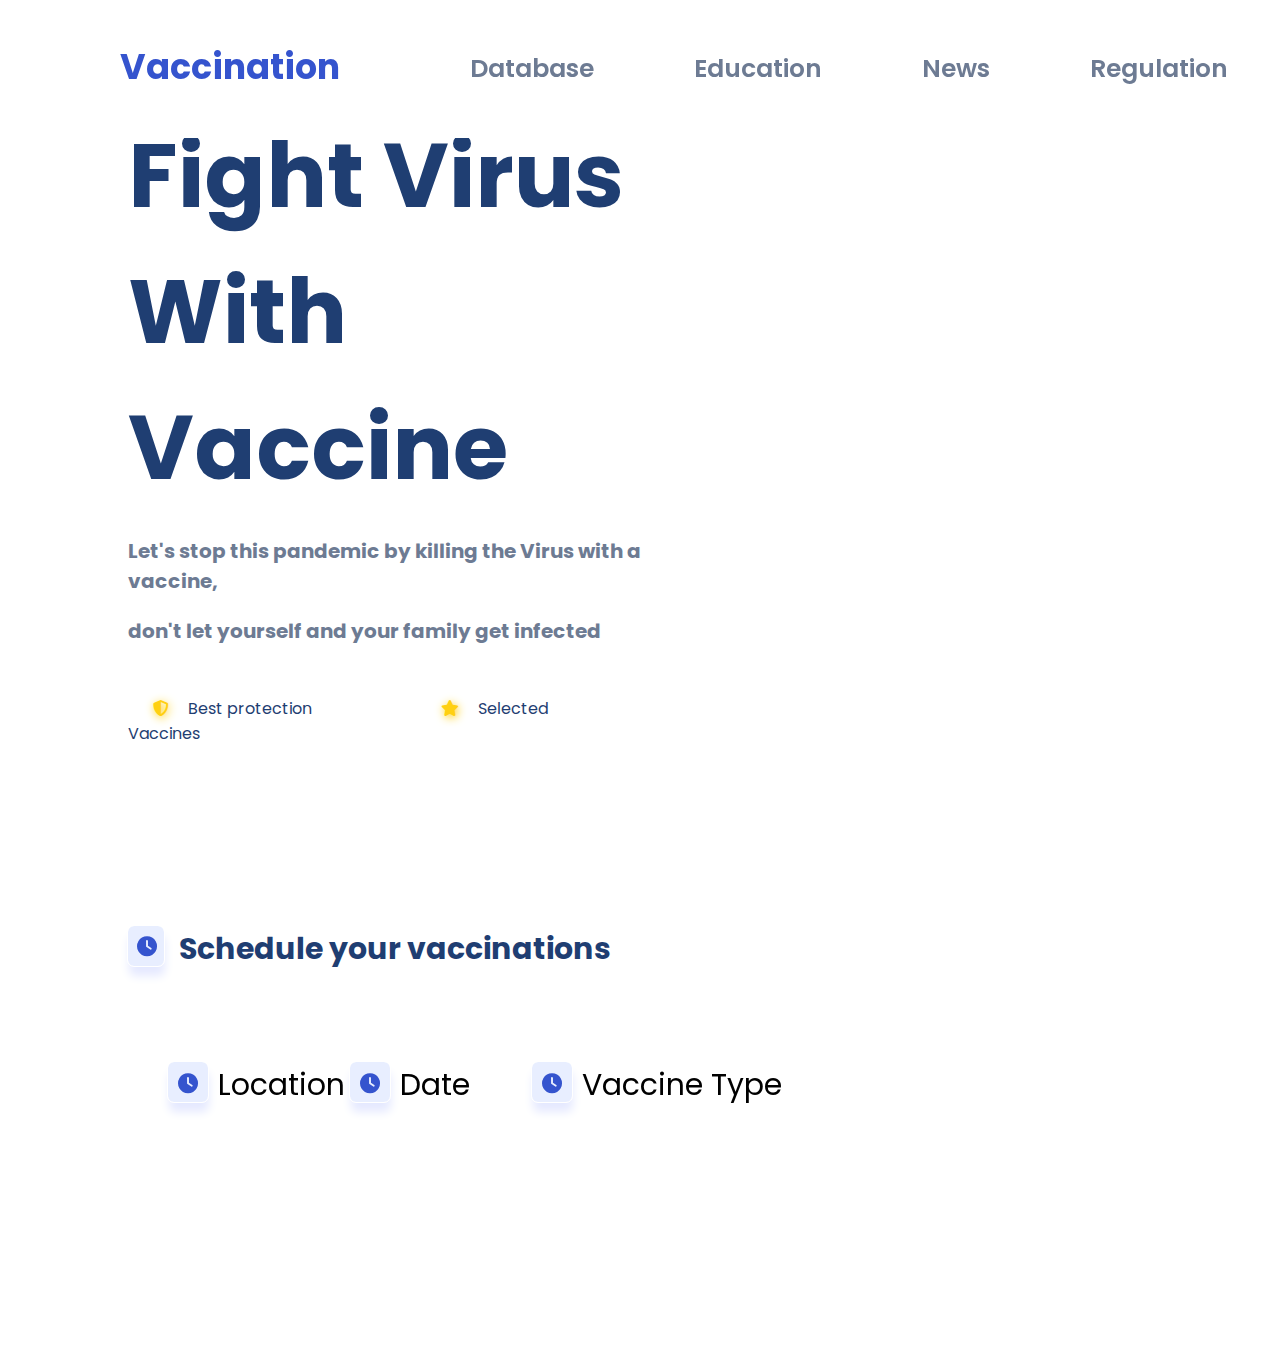
==== Tercera_Semana/index.html @ d087d0cf "Update: Se suben avances de las prácticas de css. Se realiza la primera sección" ====
<!DOCTYPE html>
<html lang="es">
<head>
    <meta charset="UTF-8">
    <meta http-equiv="X-UA-Compatible" content="IE=edge">
    <meta name="viewport" content="width=device-width, initial-scale=1.0">
    <link rel="stylesheet" href="https://cdnjs.cloudflare.com/ajax/libs/font-awesome/6.0.0/css/all.min.css" integrity="sha512-9usAa10IRO0HhonpyAIVpjrylPvoDwiPUiKdWk5t3PyolY1cOd4DSE0Ga+ri4AuTroPR5aQvXU9xC6qOPnzFeg==" crossorigin="anonymous" referrerpolicy="no-referrer" />
    <link rel="stylesheet" href="css/styles.css?2">
    <title>Document</title>
</head>
<body>
    <header class="encabezado">
        <nav class="navegacion">
            <label class="titulo-marca">Vaccination</label>
            <ul class="lista-navegacion">
                <li class="nav-item">Database</li>
                <li class="nav-item">Education</li>
                <li class="nav-item">News</li>
                <li class="nav-item">Regulation</li>
                <li class="nav-item">HoaxBuster</li>
            </ul>
        </nav>
    </header>
        <section class="seccion-1">
            <div class="contenedor-1-info">
                <label>Fight Virus</label>
                <label>With Vaccine</label>
                <p>Let's stop this pandemic by killing the Virus
                    with a vaccine, 
                </p>
                <p>don't let yourself and your family
                    get infected
                </p>
                <div class="opciones">
                    <i class="fa-solid fa-shield"></i>
                    <label> Best protection</label>
                    <i class="fa-solid fa-star"></i>
                    <label> Selected Vaccines</label>
                </div>
                <div class="contenedor-leyenda">
                    <div class="leyenda-schedule">
                        <div class="icono">
                            <i class="fa-solid fa-clock icono-formato"></i>
                        </div>
                        <label class="schedule">Schedule your vaccinations</label>
                    </div>
                </div>
                <div class="contenedor-fechas">
                    <div class="flex-titulos-fechas">
                        <ul class="lista-fechas">
                            <li>
                                <div class="icono">
                                    <i class="fa-solid fa-clock icono-formato"></i>
                                </div>
                                <label>Location</label>
                            </li>
                            <li>
                                <div class="icono">
                                    <i class="fa-solid fa-clock icono-formato"></i>
                                </div>
                                <label>Date</label>
                            </li>
                            <li>
                                <div class="icono">
                                    <i class="fa-solid fa-clock icono-formato"></i>
                                </div>
                                <label>Vaccine Type</label>
                            </li>
                        </ul>
                    </div>
                    <div class="flex-ejemplo-fecha">
                        <li></li>
                        <li></li>
                        <li></li>
                    </div>
                </div>
            </div>
            <div class="contenedor-1-img">
                <img src="./assets/enfermera1.jpg" alt="">
            </div>
        </section>
    
    
</body>
</html>
---- Tercera_Semana/css/styles.css ----
@import url('https://fonts.googleapis.com/css2?family=Roboto&display=swap');
@import url('https://fonts.googleapis.com/css2?family=Poppins&display=swap');
:root{
    --background-color: #ffffff;
    --Titulos-Grandes: #1f3e72;
    --Texto--Titulo-Info: #6d7b93;
    --Marca-NavBotones: #3554ce;
    --Unhover-Botones: #f1f5ff;
    --Footer: #eef3ff;
}

*{
    /*font-family: 'Roboto', sans-serif;*/
    font-family: 'Poppins', sans-serif;
    margin: 0;
    width: 100%;
}

/**
*   Inicia css de barra de navegación
*
*
**/
.encabezado{
    position: fixed;
    background: rgba(255, 255, 255, .9);
    backdrop-filter: blur(15px);
    height: auto;
    z-index: 1;
}

.navegacion{
    display: inline-flex;
}

.titulo-marca{
    margin-left: 80px;
    color: var(--Marca-NavBotones);
    font-size: 35px;
    font-weight: bolder;
    padding: 40px;
}

.lista-navegacion{
    display: flex;
    justify-content: space-between;
    margin-right: 100px;
    list-style-type: none;
}

.nav-item{
    color: var(--Texto--Titulo-Info);
    font-size: 25px;
    font-weight: 600;
    padding: 50px;
}


/**
*   Inicia css de seccion 1
*
*
**/

.seccion-1{
    display: flex;
    height: 150vh;
}

.contenedor-1-info{
    display: flex;
    flex-direction: column;
    justify-content: center;
    width: 45%;
    padding-left: 10%;
    height: 100vh;
}

.contenedor-1-info > label{
    font-size: 90px;
    font-weight: bolder;
    color: var(--Titulos-Grandes);
}

.contenedor-1-info  p{
    font-size: 20px;
    font-weight: bold;
    color: var(--Texto--Titulo-Info);
    margin-top: 20px;
}

.opciones {
    width: 100%;
    margin-top: 50px;
}

.opciones label{
    display: inline;
    margin-right: 100px;
    color: var(--Titulos-Grandes);
}

.opciones i{
    display: inline;
    margin-left: 10px;
    margin-right: 10px;
    padding:0 5px 0 15px;
    color: #ffd012;
    font-weight: bolder;
    text-shadow: 1px 2px 10px #ffd012;
}

.contenedor-1-img{
    display: flex;
    width: 50%;
    height: 100%;
}

.contenedor-1-img > img{
   object-fit: cover;
}

.contenedor-leyenda{
    position: relative;
    top: 20%;
}

.leyenda-schedule{
    display: flex;
    position: relative;
}

.schedule{
    margin-left: 15px;
    color: var(--Titulos-Grandes);
    font-size: 30px;
    font-weight: bolder;
}

.icono{
    background: rgba(229, 236, 255, .9);
    box-shadow: 1px 10px 10px #e5e9ff;
    outline: 1px solid var(--background-color);
    backdrop-filter: blur(15px);
    border-radius: 6px;
    width: 40px;
    height: 40px;
    color: var(--Titulos-Grandes);
    font-weight: bolder;
}

.icono > .icono-formato{
    color: var(--Marca-NavBotones);
    font-size: 20px;
    font-weight: bolder;
    margin-left: 25%;
    margin-top: 30%;
}

.contenedor-fechas{
    list-style-type: none;
    position: relative;
    top: 30%;
    background-color: #1f3e72;
}

.flex-titulos-fechas{
    position: absolute;
}

.lista-fechas{  
    display: flex;
}

.flex-titulos-fechas ul li {
    display: flex;
}

.flex-titulos-fechas ul li label {
    position: absolute;
    font-size: 30px;
    margin-left: 50px;
}
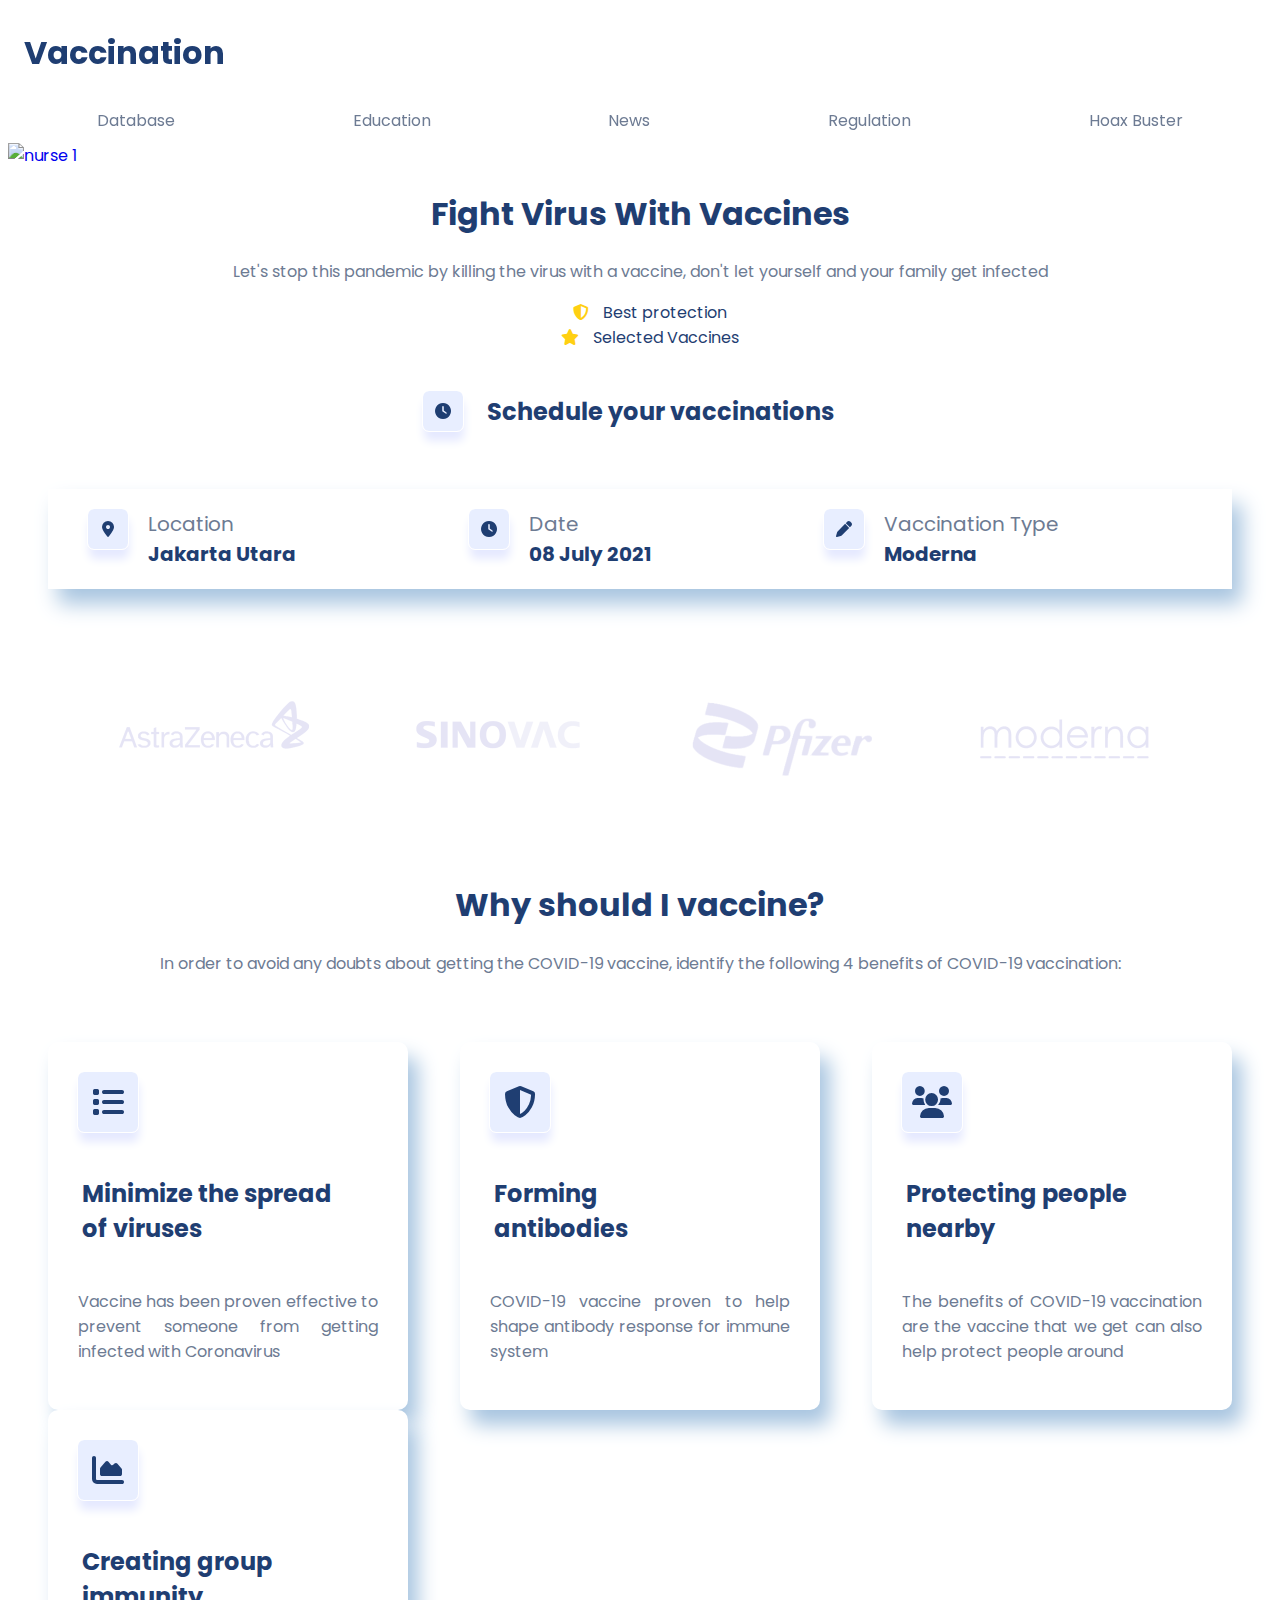
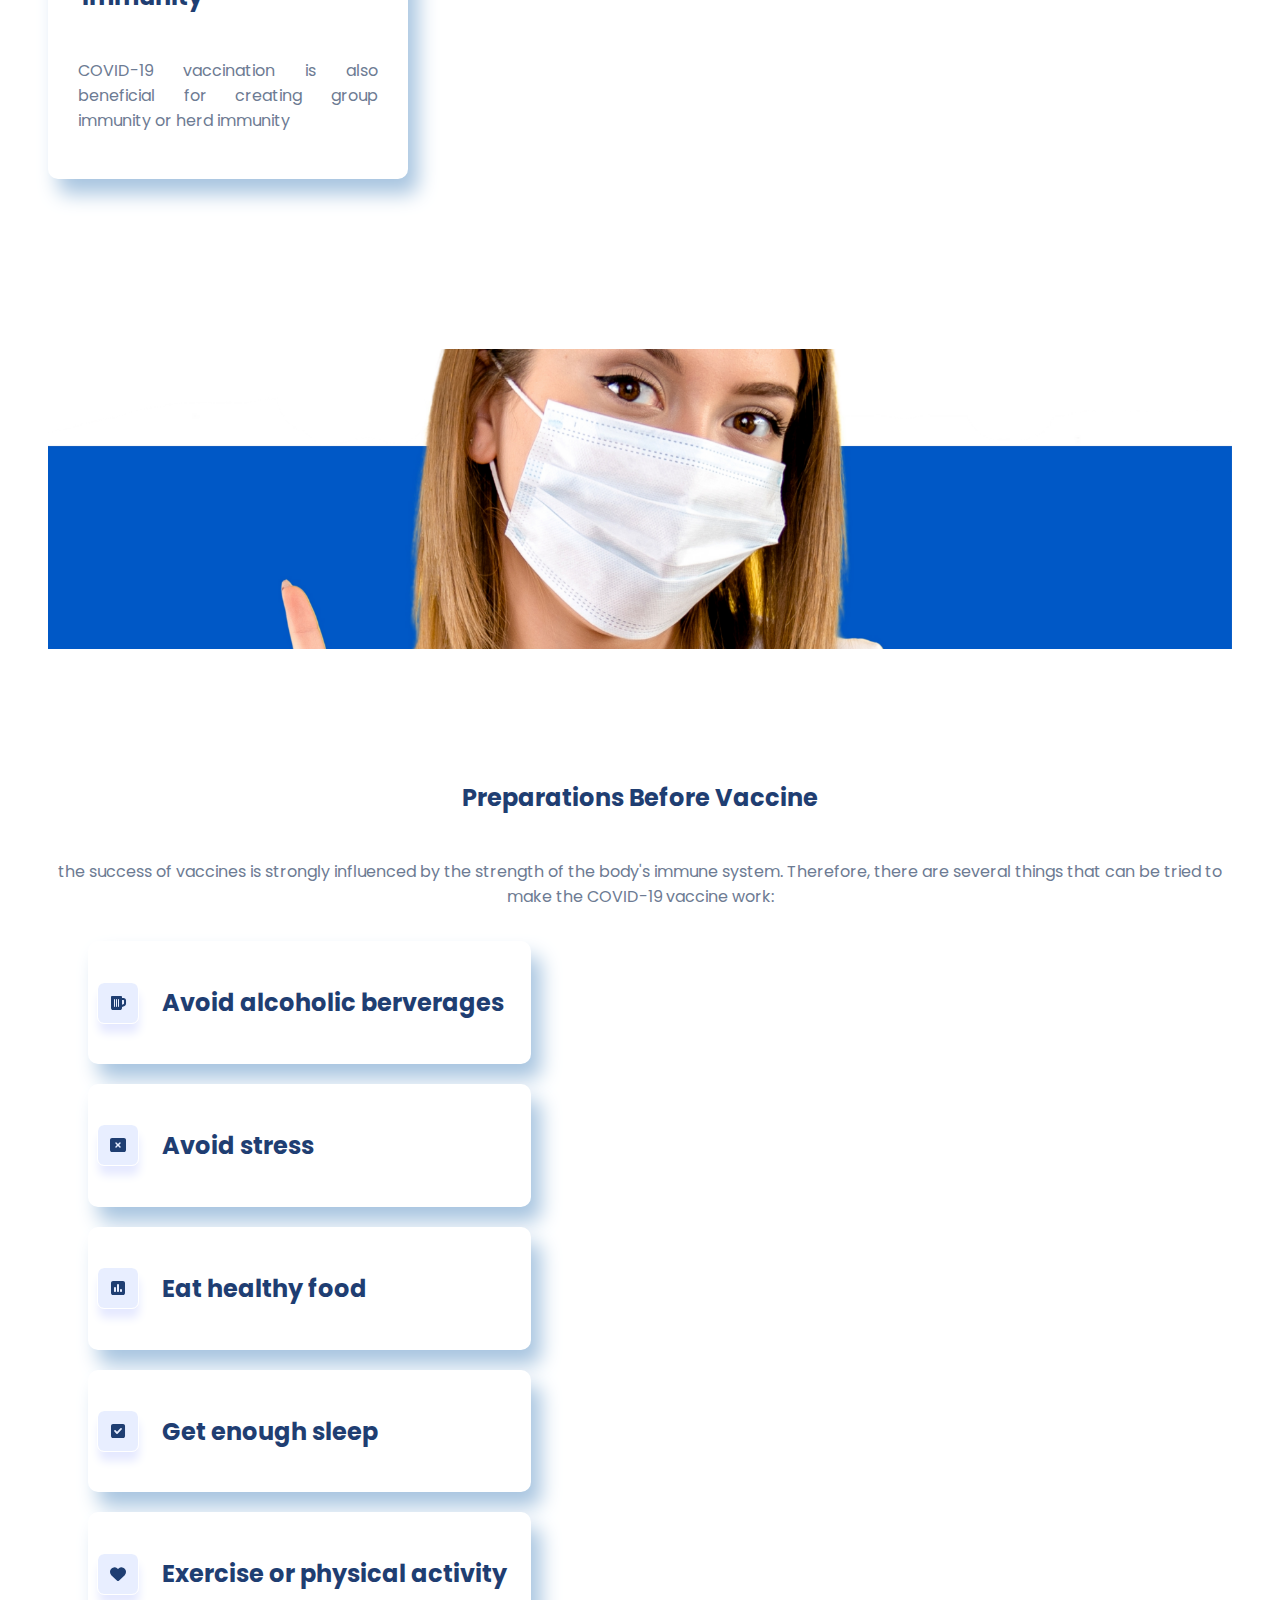
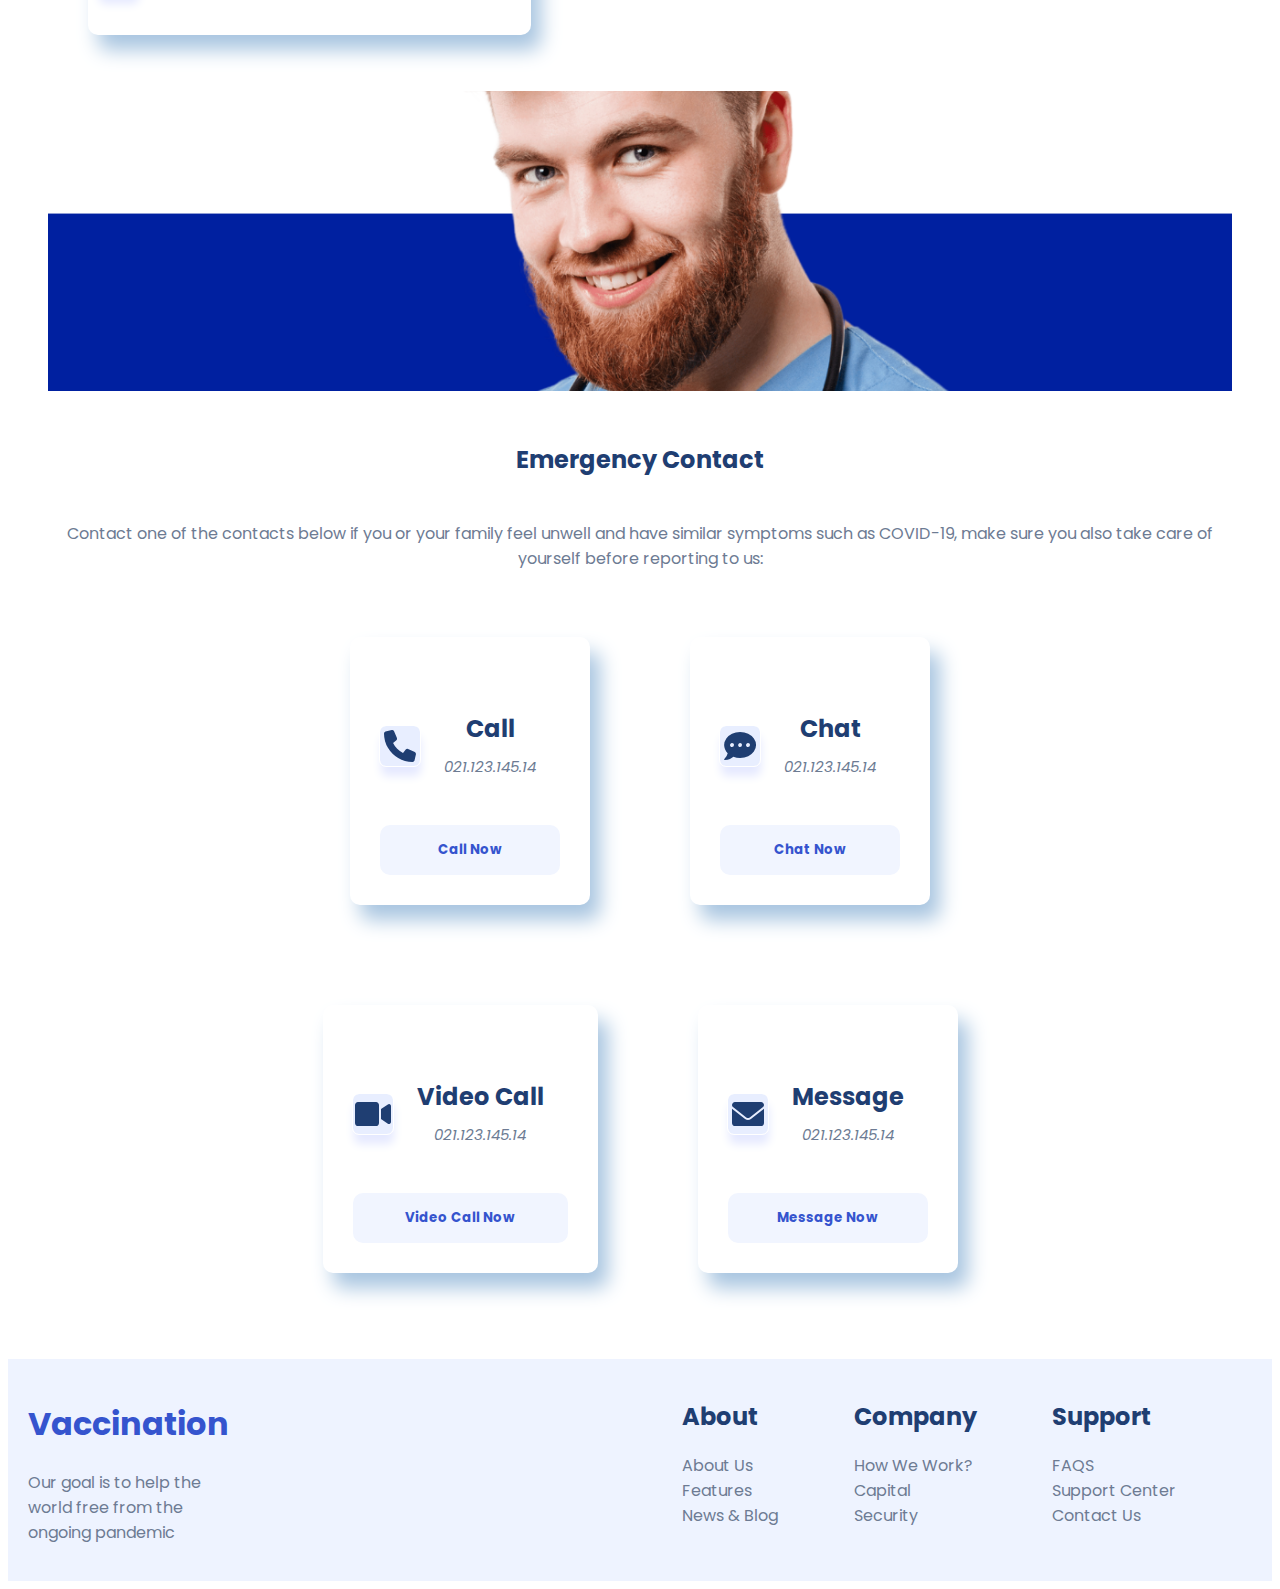
==== commit c0aa42fc: "Update: Se finaliza prueba css" ====
--- a/Tercera_Semana/index.html
+++ b/Tercera_Semana/index.html
@@ -1,85 +1,338 @@
 <!DOCTYPE html>
-<html lang="es">
+<html lang="en">
 <head>
     <meta charset="UTF-8">
     <meta http-equiv="X-UA-Compatible" content="IE=edge">
     <meta name="viewport" content="width=device-width, initial-scale=1.0">
     <link rel="stylesheet" href="https://cdnjs.cloudflare.com/ajax/libs/font-awesome/6.0.0/css/all.min.css" integrity="sha512-9usAa10IRO0HhonpyAIVpjrylPvoDwiPUiKdWk5t3PyolY1cOd4DSE0Ga+ri4AuTroPR5aQvXU9xC6qOPnzFeg==" crossorigin="anonymous" referrerpolicy="no-referrer" />
-    <link rel="stylesheet" href="css/styles.css?2">
+    <link rel="stylesheet" href="styles.css?3">
     <title>Document</title>
 </head>
 <body>
-    <header class="encabezado">
-        <nav class="navegacion">
-            <label class="titulo-marca">Vaccination</label>
-            <ul class="lista-navegacion">
-                <li class="nav-item">Database</li>
-                <li class="nav-item">Education</li>
-                <li class="nav-item">News</li>
-                <li class="nav-item">Regulation</li>
-                <li class="nav-item">HoaxBuster</li>
-            </ul>
-        </nav>
-    </header>
-        <section class="seccion-1">
-            <div class="contenedor-1-info">
-                <label>Fight Virus</label>
-                <label>With Vaccine</label>
-                <p>Let's stop this pandemic by killing the Virus
-                    with a vaccine, 
-                </p>
-                <p>don't let yourself and your family
-                    get infected
-                </p>
-                <div class="opciones">
-                    <i class="fa-solid fa-shield"></i>
-                    <label> Best protection</label>
-                    <i class="fa-solid fa-star"></i>
-                    <label> Selected Vaccines</label>
+    <div class="outer-wrap">
+        <header class="site-header">
+            <h1 class="site-title">Vaccination</h1>
+            <nav class="main-nav menu">
+                <ul class="nav-list">
+                    <li class="nav-item"><a href="#">Database</a></li>
+                    <li class="nav-item"><a href="#">Education</a></li>
+                    <li class="nav-item"><a href="#">News</a></li>
+                    <li class="nav-item"><a href="#">Regulation</a></li>
+                    <li class="nav-item"><a href="#">Hoax Buster</a></li>
+                </ul>
+            </nav>
+        </header>
+
+        <div class="content-area">
+            <main class="main-content">
+                <section class="posts">
+                    <article class="post post-half">
+                        <a href="#">
+                            <div class="post-img">
+                                <img src="assets/enfermera1.jpg" alt="nurse 1" class="img-nurse1">
+                            </div>
+                            <div class="post-content intro">
+                                <h1>Fight Virus With Vaccines</h1>
+                                <p>
+                                    Let's stop this pandemic by killing
+                                    the virus with a vaccine, don't let yourself
+                                    and  your family get infected
+                                </p>
+                                <div class="promotions">
+                                    <ul>
+                                        <li>
+                                            <i class="fa-solid fa-shield"></i>
+                                            <label> Best protection</label>
+                                        </li>
+                                        <li>
+                                            <i class="fa-solid fa-star"></i>
+                                            <label> Selected Vaccines</label>
+                                        </li>
+                                    </ul>
+                                    
+                                </div>
+                                <div class="leyenda-schedule">
+                                    <i class="fa-solid fa-clock icono-formato"></i>
+                                    <h2>Schedule your vaccinations</h2>
+                                </div>
+                                <div class="info-sede">
+                                    <ul>
+                                        <li>
+                                            <div class="sede-options">
+                                                <div class="icon">
+                                                    <i class="fa-solid fa-location-dot icono-formato"></i>
+                                                </div>
+                                                <div class="texto">
+                                                    Location
+                                                    <span>Jakarta Utara</span>
+                                                </div>
+                                            </div>
+                                        </li>
+                                        <li>
+                                            <div class="sede-options">
+                                                <div class="icon">
+                                                    <i class="fa-solid fa-clock icono-formato"></i>
+                                                </div>
+                                                <div class="texto">
+                                                    Date
+                                                    <span>08 July 2021</span>
+                                                </div>
+                                            </div>
+                                        </li>
+                                        <li>
+                                            <div class="sede-options">
+                                                <div class="icon">
+                                                    <i class="fa-solid fa-pen icono-formato"></i>
+                                                </div>
+                                                <div class="texto">
+                                                    Vaccination Type
+                                                    <span>Moderna</span>
+                                                </div>
+                                            </div>
+                                        </li>
+                                    </ul>
+                                </div>
+                            </div>
+                        </a>
+                    </article>
+
+                    <article class="post post-half">
+                        <a href="#">
+                            <div class="post-brands">
+                                <div class="vaccine-brand">
+                                    <img src="assets/AstraZeneca.png" alt="AztraZeneca">
+                                </div>
+                                <div class="vaccine-brand">
+                                    <img src="assets/Sinovac.png" alt="Sinovac">
+                                </div>
+                                <div class="vaccine-brand">
+                                    <img src="assets/pfizer.png" alt="Pfizer">
+                                </div>
+                                <div class="vaccine-brand">
+                                    <img src="assets/moderna.png" alt="Moderna">
+                                </div>
+                            </div>
+                        </a>
+                    </article>
+
+                    <article class="post post-half">
+                        <a href="#">
+                            <div class="post-content content-benefits">
+                                <div class="why">
+                                    <h1>Why should I vaccine?</h1>
+                                    <p>
+                                        In order to avoid any doubts about getting the COVID-19
+                                        vaccine, identify the following 4 benefits of COVID-19
+                                        vaccination:
+                                    </p>
+                                </div>
+                                <div class="benefits">
+                                    <div class="benefit-card">
+                                        <i class="fa-solid fa-list icono-formato"></i>
+                                        <h2>Minimize the spread of viruses</h2>
+                                        <p>
+                                            Vaccine has been proven
+                                            effective to prevent someone
+                                            from getting infected with
+                                            Coronavirus
+                                        </p>
+                                    </div>
+                                    <div class="benefit-card">
+                                        <i class="fa-solid fa-shield icono-formato"></i>
+                                        <h2>Forming <br> antibodies</h2>
+                                        <p>
+                                            COVID-19 vaccine proven to
+                                            help shape antibody
+                                            response for immune system
+                                        </p>
+                                    </div>
+                                    <div class="benefit-card">
+                                        <i class="fa-solid fa-users icono-formato"></i>
+                                        <h2>Protecting people nearby</h2>
+                                        <p>
+                                            The benefits of COVID-19
+                                            vaccination are the vaccine
+                                            that we get can also help
+                                            protect people around
+                                        </p>
+                                    </div>
+                                    <div class="benefit-card">
+                                        <i class="fa-solid fa-chart-area icono-formato"></i>
+                                        <h2>Creating group immunity</h2>
+                                        <p>
+                                            COVID-19 vaccination is also
+                                            beneficial for creating group
+                                            immunity or herd immunity
+                                        </p>
+                                    </div>
+                                </div>
+                            </div>
+                        </a>
+                    </article>
+
+                    <article class="post post-half">
+                        <a href="#">
+                            <div class="post-content content-preparation">
+                                <div class="post-img">
+                                    <img src="assets/enfermera2.png" alt="nurse 2" class="img-nurse2">
+                                </div>
+                                <div class="content-preparation preparation-info">
+                                    <h2>Preparations Before Vaccine</h2>
+                                    <p>
+                                        the success of vaccines is strongly influenced by the 
+                                        strength of the body's immune system. Therefore, there are
+                                        several things that can be tried to make the COVID-19
+                                        vaccine work:
+                                    </p>
+                                    <div class="recommendations-cards">
+                                        <ul>
+                                            <li>
+                                                <div class="recommendation-card">
+                                                    <i class="fa-solid fa-beer-mug-empty icono-formato"></i>
+                                                    <h2>Avoid alcoholic berverages</h2>
+                                                </div>
+                                            </li>
+                                            <li>
+                                                <div class="recommendation-card">
+                                                    <i class="fa-solid fa-rectangle-xmark icono-formato"></i>
+                                                    <h2>Avoid stress</h2>
+                                                </div>
+                                            </li>
+
+                                            <li>
+                                                <div class="recommendation-card">
+                                                    <i class="fa-solid fa-square-poll-vertical icono-formato"></i>
+                                                    <h2>Eat healthy food</h2>
+                                                </div>
+                                            </li>
+                                            <li>
+                                                <div class="recommendation-card">
+                                                    <i class="fa-solid fa-square-check icono-formato"></i>
+                                                    <h2>Get enough sleep</h2>
+                                                </div>
+                                            </li>
+                                            <li>
+                                                <div class="recommendation-card">
+                                                    <i class="fa-solid fa-heart icono-formato"></i>
+                                                    <h2>Exercise or physical activity</h2>
+                                                </div>
+                                            </li>
+                                        </ul>
+                                    </div>
+                                </div>
+                            </div>
+                        </a>
+                    </article>
+
+                    <article class="post post-half">
+                        <a href="#">
+                            <div class="post-content content-contact">
+                                <div class="post-img">
+                                    <img src="assets/enfermero.png" alt="nurse 2" class="img-nurse3">
+                                </div>
+                                <div class="content-contact contact-info">
+                                    <h2>Emergency Contact</h2>
+                                    <p>
+                                        Contact one of the contacts below if you or your family feel
+                                        unwell and have similar symptoms such as COVID-19, make
+                                        sure you also take care of yourself before reporting to us:
+                                    </p>
+                                    <div class="contact-options">
+                                        <div class="contact-set">
+                                            <div class="contact-option">
+                                                <div class="icon-info">
+                                                    <i class="fa-solid fa-phone icono-formato"></i>
+                                                    <h2>
+                                                        Call <br>
+                                                        <span>021.123.145.14</span>
+                                                    </h2>
+                                                </div>
+                                                <button>Call Now</button>
+                                            </div>
+                                            <div class="contact-option">
+                                                <div class="icon-info">
+                                                    <i class="fa-solid fa-comment-dots icono-formato"></i>
+                                                    <h2>
+                                                        Chat <br>
+                                                        <span>021.123.145.14</span>
+                                                    </h2>
+                                                </div>
+                                                <button>Chat Now</button>
+                                            </div>
+                                        </div>
+                                        <div class="contact-set">
+                                            <div class="contact-option">
+                                                <div class="icon-info">
+                                                    <i class="fa-solid fa-video icono-formato"></i>
+                                                    <h2>
+                                                        Video Call <br>
+                                                        <span>021.123.145.14</span>
+                                                    </h2>
+                                                </div>
+                                                <button>Video Call Now</button>
+                                            </div>
+                                            <div class="contact-option">
+                                                <div class="icon-info">
+                                                    <i class="fa-solid fa-envelope icono-formato"></i>
+                                                    <h2>
+                                                        Message <br>
+                                                        <span>021.123.145.14</span>
+                                                    </h2>
+                                                </div>
+                                                <button>Message Now</button>
+                                            </div>
+                                        </div>
+                                    </div>
+                                </div>
+                            </div>
+                        </a>
+                    </article>
+                </section>
+            </main>
+        </div>
+
+        <footer class="site-footer">
+            <div class="footer-info">
+                <div class="footer-goals">
+                    <h1>Vaccination</h1>
+                    <p>
+                        Our goal is to help the <br>
+                        world free from the <br>
+                        ongoing pandemic
+                    </p>
                 </div>
-                <div class="contenedor-leyenda">
-                    <div class="leyenda-schedule">
-                        <div class="icono">
-                            <i class="fa-solid fa-clock icono-formato"></i>
-                        </div>
-                        <label class="schedule">Schedule your vaccinations</label>
-                    </div>
-                </div>
-                <div class="contenedor-fechas">
-                    <div class="flex-titulos-fechas">
-                        <ul class="lista-fechas">
-                            <li>
-                                <div class="icono">
-                                    <i class="fa-solid fa-clock icono-formato"></i>
-                                </div>
-                                <label>Location</label>
-                            </li>
-                            <li>
-                                <div class="icono">
-                                    <i class="fa-solid fa-clock icono-formato"></i>
-                                </div>
-                                <label>Date</label>
-                            </li>
-                            <li>
-                                <div class="icono">
-                                    <i class="fa-solid fa-clock icono-formato"></i>
-                                </div>
-                                <label>Vaccine Type</label>
-                            </li>
+                <div class="footer-data">
+                    <div class="list-data">
+                        <h2>About</h2>
+                        <ul>
+                            <li><a href="#">About Us</a></li>
+                            <li><a href="#">Features</a></li>
+                            <li><a href="#">News & Blog</a></li>
                         </ul>
                     </div>
-                    <div class="flex-ejemplo-fecha">
-                        <li></li>
-                        <li></li>
-                        <li></li>
+                    <div class="list-data">
+                        <h2>Company</h2>
+                        <ul>
+                            <li><a href="#">How We Work?</a></li>
+                            <li><a href="#">Capital</a></li>
+                            <li><a href="#">Security</a></li>
+                        </ul>
+                    </div>
+                    <div class="list-data">
+                        <h2>Support</h2>
+                        <ul>
+                            <li><a href="#">FAQS</a></li>
+                            <li><a href="#">Support Center</a></li>
+                            <li><a href="#">Contact Us</a></li>
+                        </ul>
                     </div>
                 </div>
             </div>
-            <div class="contenedor-1-img">
-                <img src="./assets/enfermera1.jpg" alt="">
+                
+            <div class="footer-licenses">
+                
             </div>
-        </section>
-    
-    
+        </footer>
+    </div>
 </body>
 </html>--- a/Tercera_Semana/styles.css
+++ b/Tercera_Semana/styles.css
@@ -0,0 +1,517 @@
+@import url('https://fonts.googleapis.com/css2?family=Roboto&display=swap');
+@import url('https://fonts.googleapis.com/css2?family=Poppins&display=swap');
+:root{
+    --background-color: #ffffff;
+    --Titulos-Grandes: #1f3e72;
+    --Texto--Titulo-Info: #6d7b93;
+    --Marca-NavBotones: #3554ce;
+    --Unhover-Botones: #f1f5ff;
+    --Footer: #eef3ff;
+}
+
+*{
+    /*font-family: 'Roboto', sans-serif;*/
+    font-family: 'Poppins', sans-serif;
+}
+
+.outer-wrap {
+    display: flex;
+    flex-direction: column;
+}
+
+/* =======================================================================================================
+
+    Inician propiedades del nav-bar
+
+========================================================================================================= */
+
+.site-header {
+    display: flex;
+    flex-direction: column;
+    padding-bottom: 0em;
+    margin-bottom: 0em;
+    position: sticky;
+    top: 0;
+    width: 100%;
+    background: rgba(255, 255, 255, .9);
+    backdrop-filter: blur(15px);
+    z-index: 1;
+}
+
+.site-header .site-title {
+    color: var(--Titulos-Grandes);
+    margin-left: 0.5em;
+}
+
+.menu ul {
+    list-style-type: none;
+    padding: 0;
+    margin: 0;
+}
+
+.menu .nav-list .nav-item a {
+    text-decoration: none;
+    color: var(--Texto--Titulo-Info);
+    padding: .6em 1em;
+    display: block;
+    transition: all .5s ease;
+}
+
+.menu .nav-list .nav-item a:hover {
+    background-color: #1f3e72;
+    color: var(--background-color);
+}
+
+.site-header .main-nav .nav-list {
+    display: flex;
+    justify-content: space-around;
+    flex-wrap: wrap;
+}
+
+.site-header .main-nav .nav-list .nav-item {
+    flex-grow: 1;
+    text-align: center;
+}
+
+/* =======================================================================================================
+
+Inician propiedades del contenido
+
+========================================================================================================= */
+
+.content-area {
+    height: auto;
+}
+
+.content-area .main-content .posts {
+    background-color: white;
+    margin-bottom: 1em;
+}
+
+.content-area .main-content .posts ul {
+    list-style-type: none;
+}
+
+.content-area .main-content .posts a {
+    text-decoration: none;
+    cursor: default;
+}
+
+.content-area .main-content .post-img{
+    object-fit: cover;
+}
+
+.content-area .main-content .posts .post .post-img img{
+    width: 100%;
+    height: 300px;
+}
+
+.content-area .main-content .posts .post .img-nurse1{
+    object-fit: cover;
+    object-position: center 30%;
+}
+
+
+.content-area .main-content .posts .post-content {
+    padding: 0 40px 20px;
+}
+
+.content-area .main-content .posts .post-content h1 {
+    color: var(--Titulos-Grandes);
+    text-align: center;
+    font-size: 2em;
+}
+
+.content-area .main-content .posts .post-content p {
+    color: var(--Texto--Titulo-Info);
+    text-align: center;
+}
+
+.content-area .main-content .posts .post-content .promotions {
+    text-align: center;
+}
+
+.content-area .main-content .posts .post-content .promotions ul{
+    text-align: center;
+    list-style-type: none;
+    padding: 0;
+    margin: 0;
+}
+
+.content-area .main-content .posts .post-content .promotions i {
+    margin-left: 20px;
+    margin-right: 10px;
+    color: #ffd012;
+}
+
+.content-area .main-content .posts .post-content .promotions label {
+   color: var(--Titulos-Grandes);
+}
+
+.content-area .main-content .posts .leyenda-schedule {
+    display: flex;
+    justify-content: center;
+    color: var(--Marca-NavBotones);
+    font-weight: bolder;
+}
+
+.content-area .main-content .posts .post-content h2 {
+    text-align: center;
+    padding: 1em;
+    color: var(--Titulos-Grandes);
+}
+
+.content-area .main-content .posts .icono-formato{
+    text-align: center;
+    align-self: center;
+    flex-shrink: 0;
+    line-height: 40px;
+    background: rgba(229, 236, 255, .9);
+    box-shadow: 1px 10px 10px #e5e9ff;
+    outline: 1px solid var(--background-color);
+    backdrop-filter: blur(15px);
+    border-radius: 6px;
+    width: 40px;
+    height: 40px;
+    color: var(--Titulos-Grandes);
+    font-weight: bolder;
+}
+
+.content-area .main-content .posts .info-sede {
+    width: auto;
+    height: auto;
+    margin-right: auto;
+    margin-left: auto;
+    background-color: var(--background-color);
+    box-shadow: 10px 15px 20px #a8c5e0;
+}
+
+.content-area .main-content .posts .info-sede ul {
+    display: flex;
+    justify-content: space-around;
+    flex-wrap: wrap;
+}
+
+.content-area .main-content .posts .info-sede ul li {
+    flex-grow: 1;
+    margin-top: 20px;
+    margin-bottom: 20px;
+}
+
+.content-area .main-content .posts .info-sede ul li .sede-options {
+    display: flex;
+}
+
+.content-area .main-content .posts .info-sede ul li .icon {
+    flex-basis: 60px;
+}
+
+.content-area .main-content .posts .info-sede ul li .texto {
+    color: var(--Texto--Titulo-Info);
+    font-size: 20px;
+}
+
+.content-area .main-content .posts .info-sede ul li  span {
+    display: block;
+    color: var(--Titulos-Grandes);
+    font-weight: bold;
+}
+
+
+/* =======================================================================================================
+
+Inician propiedades de marcas de vacunas
+
+========================================================================================================= */
+
+
+.content-area .main-content .posts .post-brands {
+    display: flex;
+    justify-content: space-around;
+    flex-wrap: wrap;
+    padding: 4em;
+}
+
+.content-area .main-content .posts .post-brands .vaccine-brand img {
+    width: 200px;
+}
+
+
+/* =======================================================================================================
+
+Inician propiedades ventajas de vacinarse
+
+========================================================================================================= */
+
+.content-area .main-content .posts .content-benefits {
+    display: flex;
+    flex-direction: column;
+}
+
+.content-area .main-content .posts .content-benefits h2 {
+    text-align: start;
+    margin-left: -20px;;
+}
+
+.content-area .main-content .posts .content-benefits p {
+    text-align: justify;
+}
+
+.content-area .main-content .posts .content-benefits .why p {
+    text-align: center;
+}
+
+.content-area .main-content .posts .content-benefits .benefits {
+    display: flex;
+    justify-content: space-between;
+    flex-wrap: wrap;
+    margin: 50px 0 50px 0;
+}
+
+.content-area .main-content .posts .content-benefits .benefits .benefit-card {
+    flex-basis: 300px;
+    padding: 30px;
+    background-color: var(--background-color);
+    box-shadow: 10px 15px 20px #a8c5e0;
+    border-radius: 10px;
+}
+
+.content-area .main-content .posts .content-benefits .benefits .benefit-card i{
+    color: var(--Marca-NavBotones);
+    font-size: 2em;
+}
+
+.content-area .main-content .posts .content-benefits .benefits .benefit-card .icono-formato{
+    text-align: center;
+    align-self: center;
+    flex-shrink: 0;
+    line-height: 60px;
+    background: rgba(229, 236, 255, .9);
+    box-shadow: 1px 10px 10px #e5e9ff;
+    outline: 1px solid var(--background-color);
+    backdrop-filter: blur(15px);
+    border-radius: 6px;
+    width: 60px;
+    height: 60px;
+    color: var(--Titulos-Grandes);
+    font-weight: bolder;
+}
+
+/* =======================================================================================================
+
+Inician propiedades seccion preparaciones
+
+========================================================================================================= */
+
+.content-area .main-content .posts .content-preparation {
+    margin-top: 100px;
+}
+
+.content-area .main-content .posts .post .img-nurse2{
+    object-fit: cover;
+    object-position: center 20%;
+}
+
+.content-area .main-content .posts .post .content-preparation .recommendations-cards{
+    display: flex;
+    flex-direction: column;
+    align-content: center;
+}
+
+.content-area .main-content .posts .recommendations-cards ul {
+    width: fit-content;
+}
+
+.content-area .main-content .posts .recommendations-cards .recommendation-card {
+    display: flex;
+    justify-content: start;
+    color: var(--Marca-NavBotones);
+    font-weight: bolder;
+    margin-bottom: 20px;
+    padding-left: 10px;
+    background-color: var(--background-color);
+    box-shadow: 10px 15px 20px #a8c5e0;
+    border-radius: 10px;
+}
+
+/* =======================================================================================================
+
+Inician propiedades Contactos de emergencia
+
+========================================================================================================= */
+
+.content-area .main-content .posts .post .img-nurse3{
+    object-fit: cover;
+    object-position: center 20%;
+}
+
+.content-area .main-content .posts .post .content-contact .contact-set {
+    display: flex;
+    justify-content: center;
+    flex-wrap: wrap;
+}
+
+.content-area .main-content .posts .post .content-contact .contact-set .contact-option {
+    display: flex;
+    flex-direction: column;
+    margin: 50px;
+    padding: 30px;
+    background-color: var(--background-color);
+    box-shadow: 10px 15px 20px #a8c5e0;
+    border-radius: 10px;
+}
+
+.content-area .main-content .posts .post .content-contact .contact-set .contact-option .icon-info i {
+    font-size: 2em;
+}
+
+.content-area .main-content .posts .post .content-contact .contact-set .contact-option .icon-info span {
+    color: #6d7b93;
+    font-size: 15px;
+    font-style: italic;
+    font-weight: lighter;
+}
+
+.content-area .main-content .posts .post .content-contact .contact-set .contact-option .icon-info{
+    display: flex;
+    justify-content: space-around;
+}
+
+.content-area .main-content .posts .post button {
+    height: 50px;
+    font-weight: bolder;
+    border: none;
+    border-radius: 10px;
+    color: var(--Marca-NavBotones);
+    border-color: var(--background-color);
+    background-color: var(--Unhover-Botones);
+}
+
+.content-area .main-content .posts .post button:hover {
+    height: 50px;
+    font-weight: bolder;
+    border: none;
+    border-radius: 10px;
+    color: var(--background-color);
+    border-color: var(--background-color);
+    background-color: var(--Marca-NavBotones);
+}
+
+
+  /* =======================================================================================================
+
+    Inician propiedades del footer
+
+    ========================================================================================================= */
+
+.site-footer .footer-info {
+    display: flex;
+    flex-wrap: wrap;
+    padding: 20px;
+    background-color: var(--Footer);
+}
+
+.site-footer .footer-info ul {
+    list-style-type: none;
+    padding: 0;
+    margin: 0;
+}
+
+.site-footer .footer-info .footer-goals{
+    flex-grow: 2;
+}
+
+.site-footer .footer-info .footer-goals h1 {
+    color: var(--Marca-NavBotones);
+}
+
+.site-footer .footer-info .footer-goals p {
+    color: var(--Texto--Titulo-Info);
+}
+
+.site-footer .footer-info .footer-data {
+    display: flex;
+    justify-content: flex-end;
+    flex-wrap: wrap;
+    flex-grow: 1;
+}
+
+.site-footer .footer-info .footer-data h2 {
+    color: var(--Titulos-Grandes);
+}
+
+.site-footer .footer-info .footer-data ul li a {
+    color: var(--Texto--Titulo-Info);
+    text-decoration: none;
+}
+
+.site-footer .footer-info .footer-data .list-data {
+    flex-grow: 1;
+}
+
+
+@media screen and (min-width: 4000px) {
+    /* =======================================================================================================
+
+    Inician propiedades del nav-bar
+
+    ========================================================================================================= */
+
+    .site-header {
+        display: flex;
+        flex-direction: row;
+        justify-content: space-between;
+        padding-bottom: 0em;
+        margin-bottom: 0em;
+        position: sticky;
+        top: 0;
+        width: 100%;
+        background-color: green;
+    }
+
+    .site-header .site-title {
+        color: var(--Titulos-Grandes);
+        margin-left: 0.5em;
+    }
+
+    .site-header .menu .nav-list{
+        list-style-type: none;
+        padding: 0;
+        margin: 0;
+    }
+
+    .site-header .menu .nav-list .nav-item a {
+        text-decoration: none;
+        text-align: center;
+        color: var(--Texto--Titulo-Info);
+        padding: .6em 1em;
+        display: block;
+        transition: all .5s ease;
+        background-color: yellow;
+    }
+
+    .menu .nav-list .nav-item a:hover {
+        background-color: #1f3e72;
+    }
+
+    .site-header .site-title {
+        flex-grow: 1;
+    }
+
+    .site-header .main-nav {
+        flex-grow: 2;
+    }
+
+    .site-header .main-nav .nav-list {
+        display: flex;
+        justify-content: space-around;
+        flex-wrap: wrap;
+        margin-top: 1.5em;
+    }
+
+    .site-header .main-nav .nav-list .nav-item {
+        flex-grow: 1;
+    }
+
+
+}
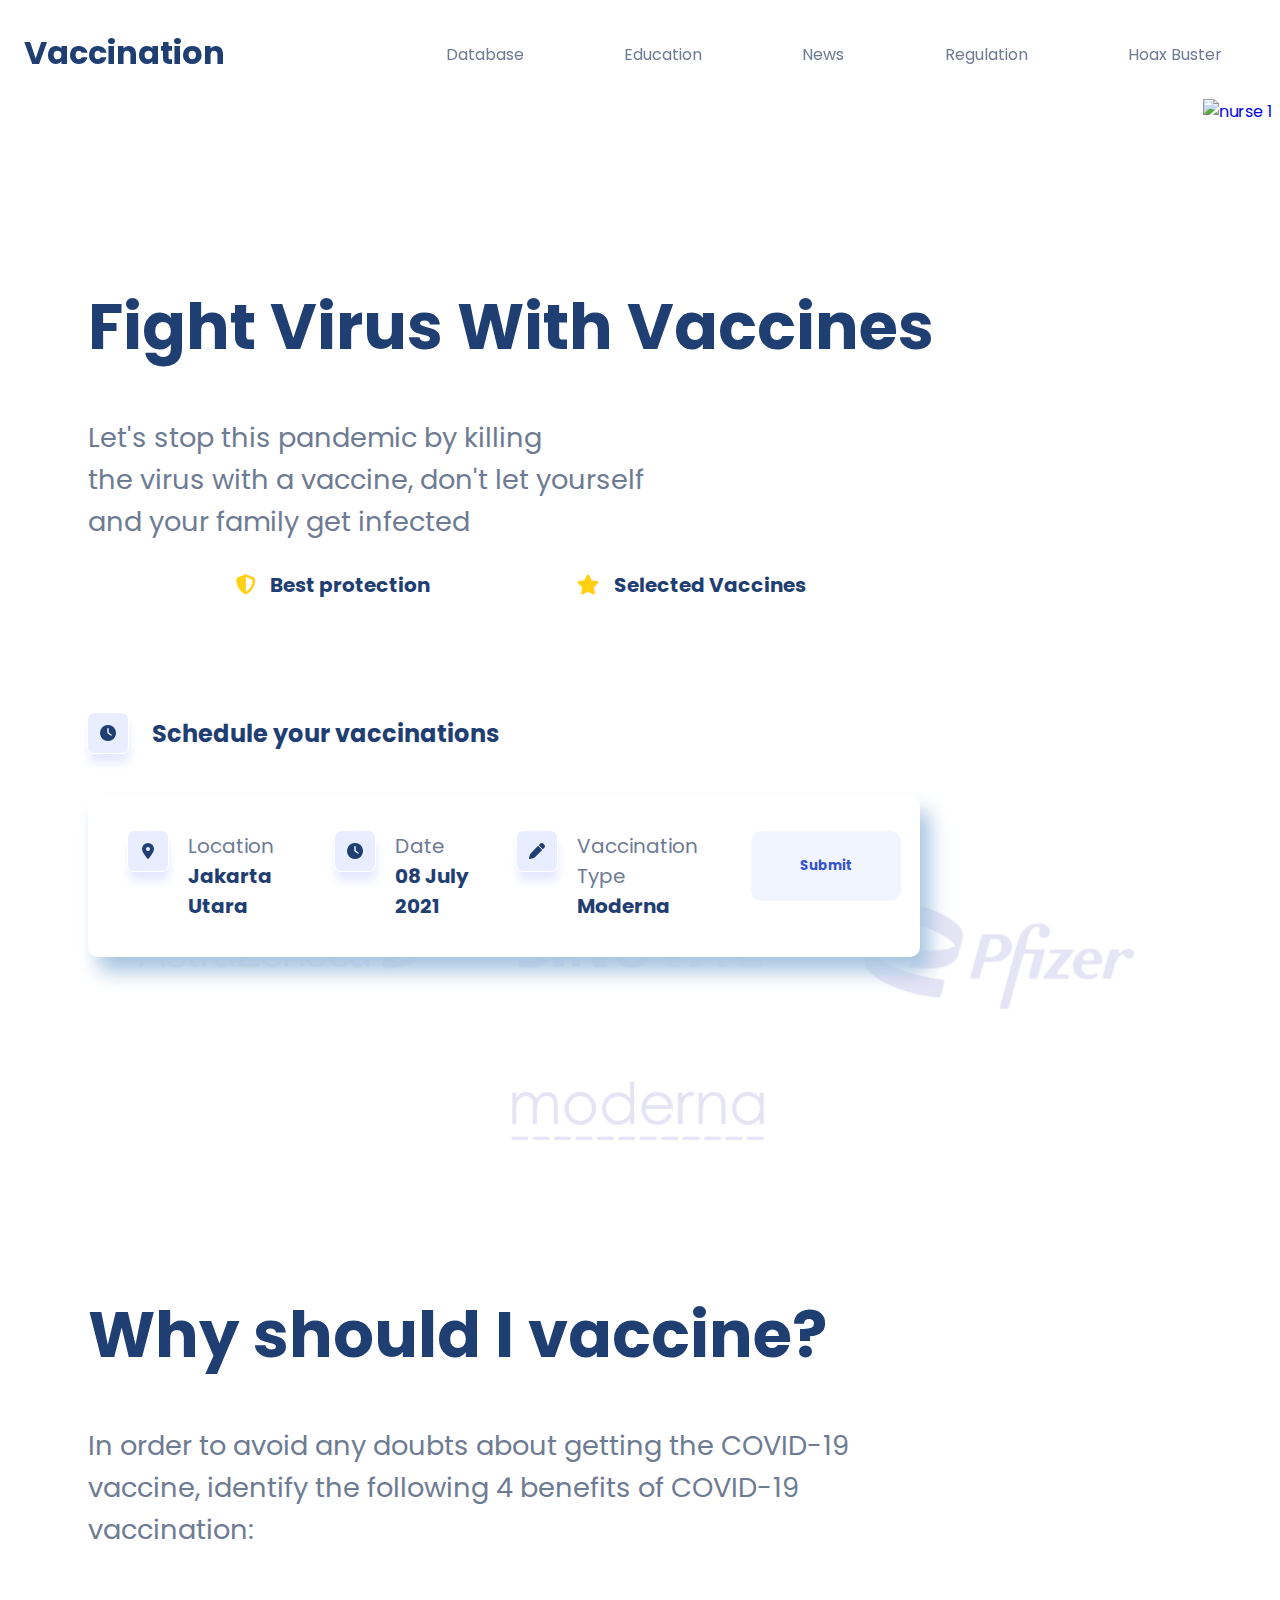
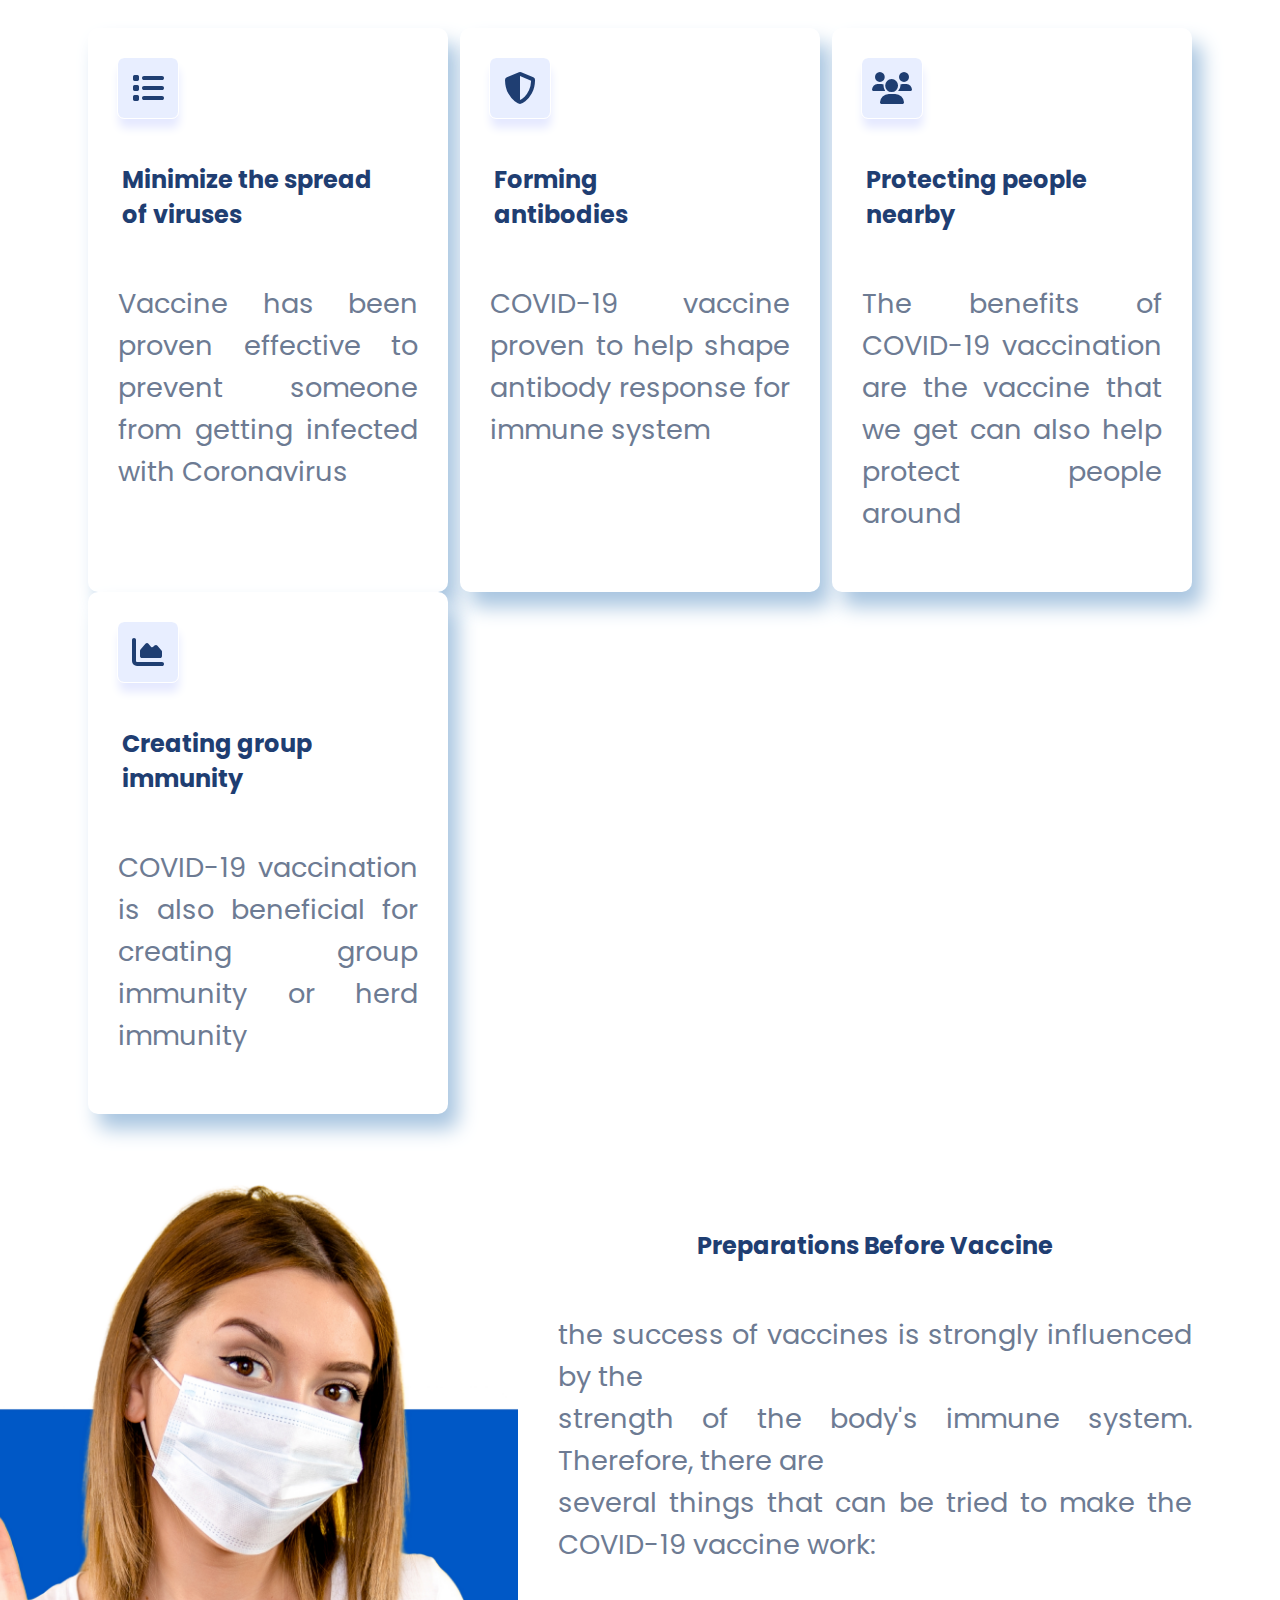
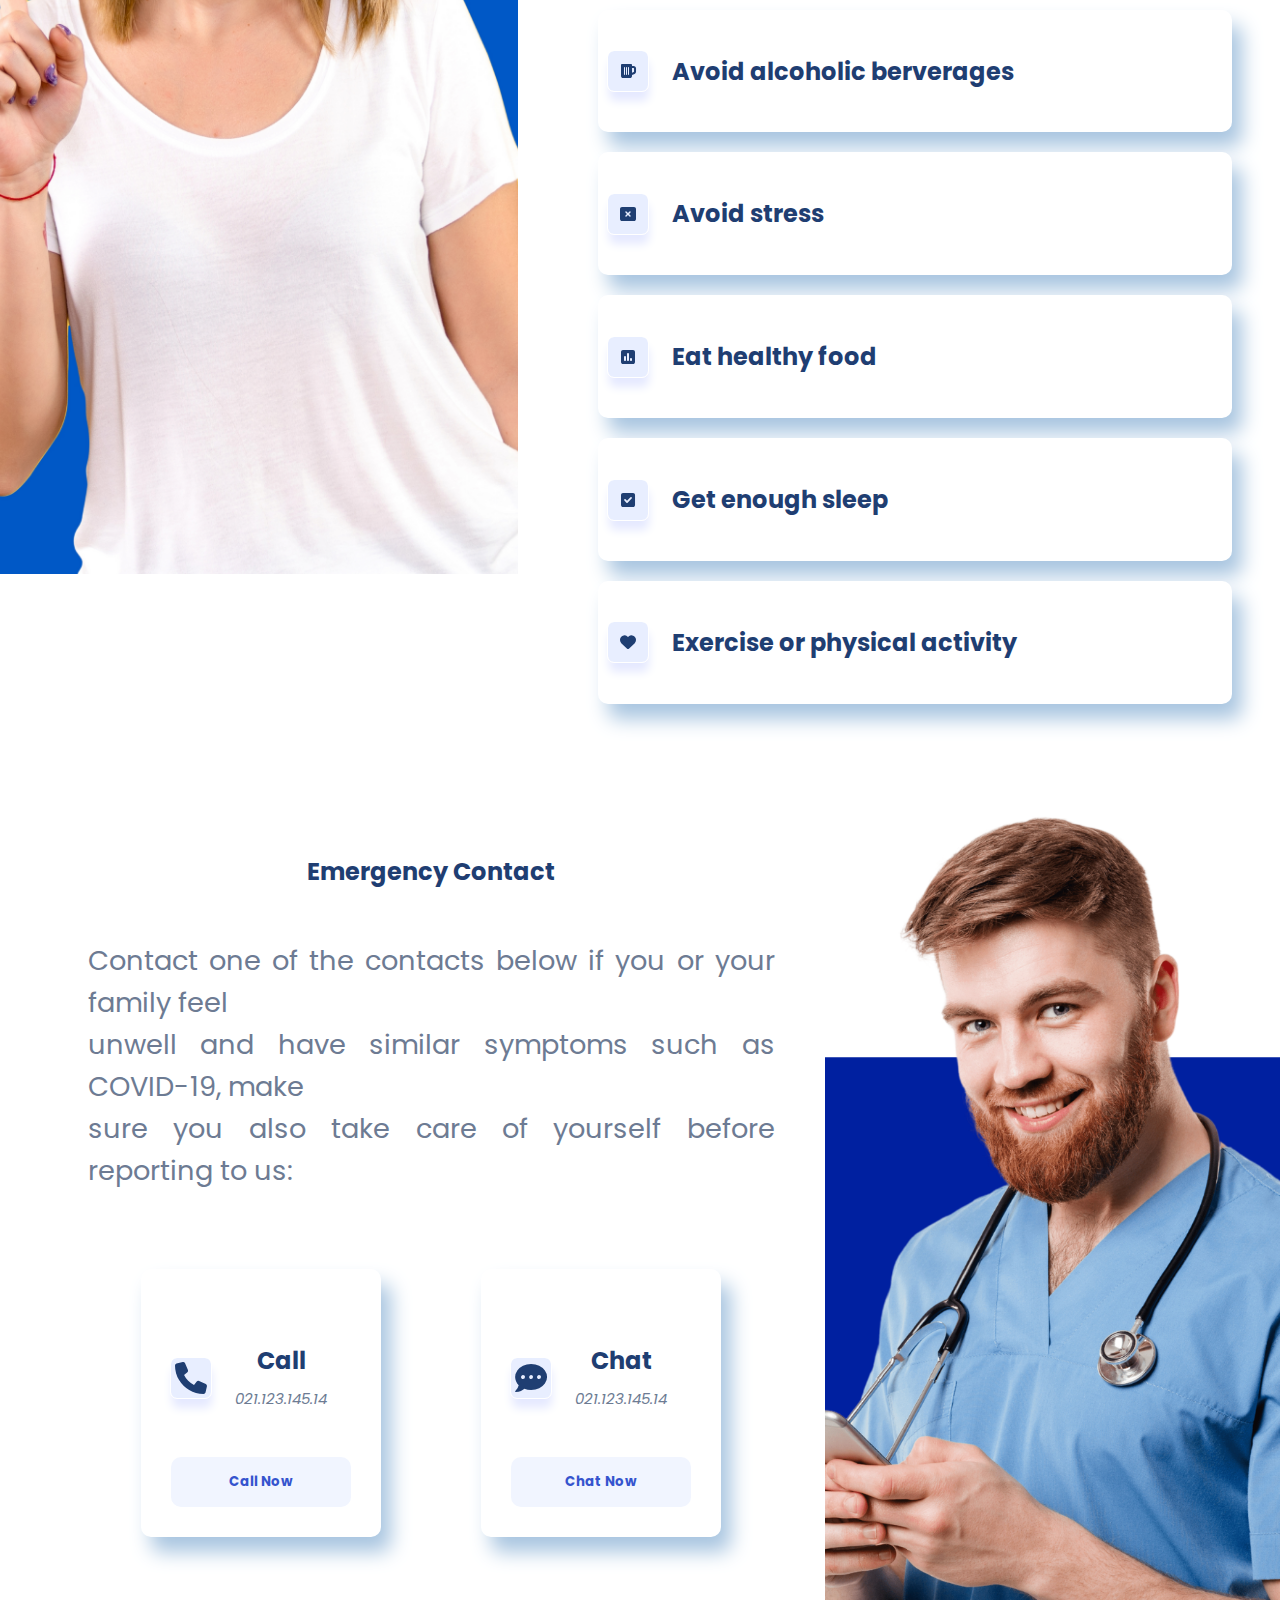
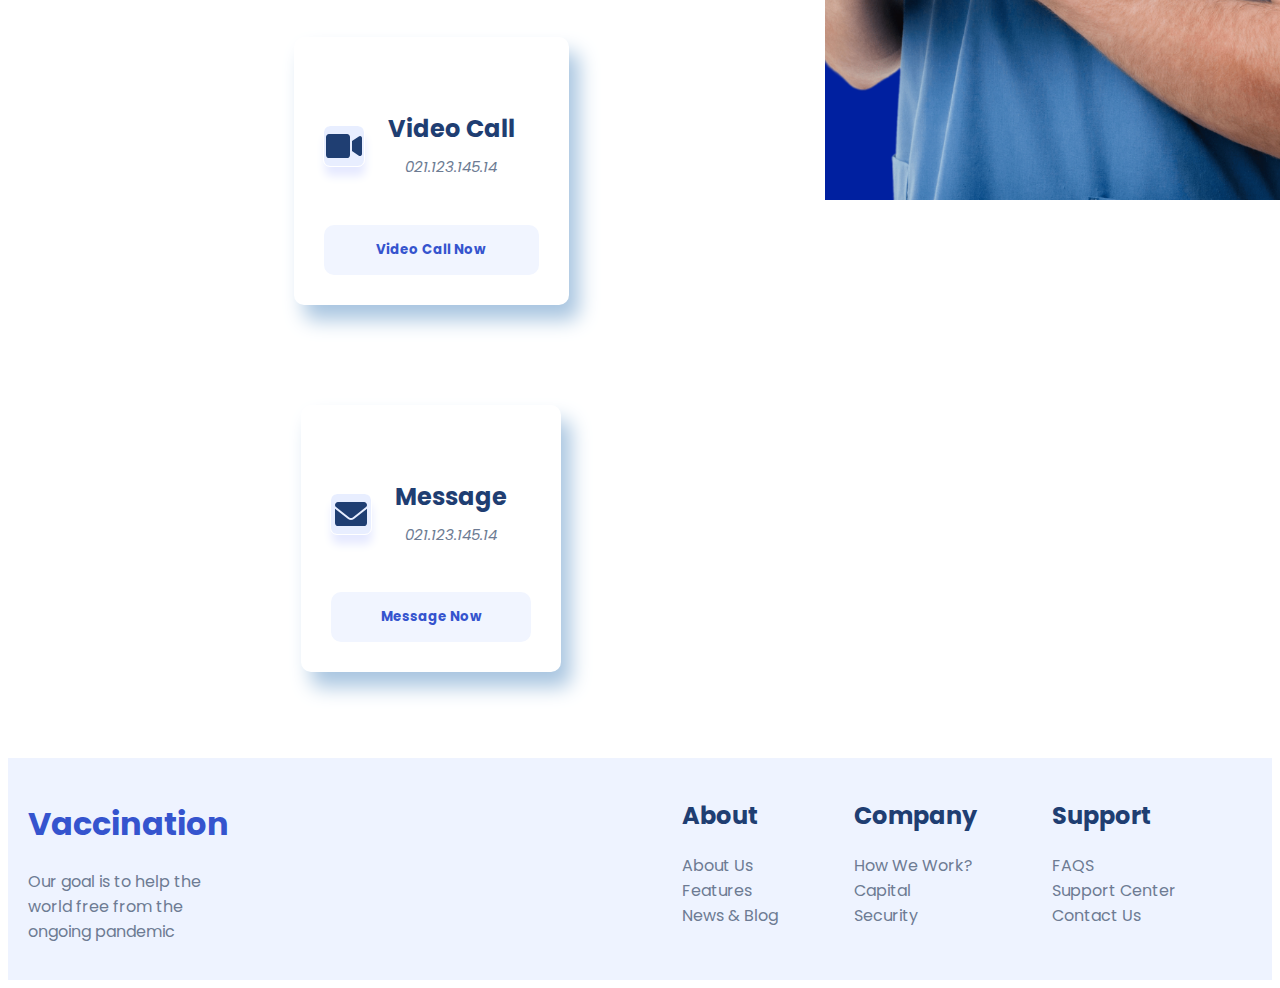
==== commit dbd3eaf6: "Update: Se ajusta página para pantallas grandes" ====
--- a/Tercera_Semana/index.html
+++ b/Tercera_Semana/index.html
@@ -28,14 +28,14 @@
                 <section class="posts">
                     <article class="post post-half">
                         <a href="#">
-                            <div class="post-img">
+                            <div class="post-img nurse1">
                                 <img src="assets/enfermera1.jpg" alt="nurse 1" class="img-nurse1">
                             </div>
                             <div class="post-content intro">
                                 <h1>Fight Virus With Vaccines</h1>
                                 <p>
-                                    Let's stop this pandemic by killing
-                                    the virus with a vaccine, don't let yourself
+                                    Let's stop this pandemic by killing <br>
+                                    the virus with a vaccine, don't let yourself <br>
                                     and  your family get infected
                                 </p>
                                 <div class="promotions">
@@ -90,6 +90,11 @@
                                                 </div>
                                             </div>
                                         </li>
+                                        <li>
+                                            <div class="sede-options">
+                                                <button>Submit</button>
+                                            </div>
+                                        </li>
                                     </ul>
                                 </div>
                             </div>
@@ -121,8 +126,8 @@
                                 <div class="why">
                                     <h1>Why should I vaccine?</h1>
                                     <p>
-                                        In order to avoid any doubts about getting the COVID-19
-                                        vaccine, identify the following 4 benefits of COVID-19
+                                        In order to avoid any doubts about getting the COVID-19 <br>
+                                        vaccine, identify the following 4 benefits of COVID-19 <br>
                                         vaccination:
                                     </p>
                                 </div>
@@ -173,14 +178,14 @@
                     <article class="post post-half">
                         <a href="#">
                             <div class="post-content content-preparation">
-                                <div class="post-img">
+                                <div class="post-img nurse2">
                                     <img src="assets/enfermera2.png" alt="nurse 2" class="img-nurse2">
                                 </div>
-                                <div class="content-preparation preparation-info">
+                                <div class="preparation-info">
                                     <h2>Preparations Before Vaccine</h2>
                                     <p>
-                                        the success of vaccines is strongly influenced by the 
-                                        strength of the body's immune system. Therefore, there are
+                                        the success of vaccines is strongly influenced by the <br>
+                                        strength of the body's immune system. Therefore, there are <br>
                                         several things that can be tried to make the COVID-19
                                         vaccine work:
                                     </p>
@@ -227,14 +232,14 @@
                     <article class="post post-half">
                         <a href="#">
                             <div class="post-content content-contact">
-                                <div class="post-img">
+                                <div class="post-img nurse3">
                                     <img src="assets/enfermero.png" alt="nurse 2" class="img-nurse3">
                                 </div>
-                                <div class="content-contact contact-info">
+                                <div class=" contact-info">
                                     <h2>Emergency Contact</h2>
                                     <p>
-                                        Contact one of the contacts below if you or your family feel
-                                        unwell and have similar symptoms such as COVID-19, make
+                                        Contact one of the contacts below if you or your family feel <br>
+                                        unwell and have similar symptoms such as COVID-19, make <br>
                                         sure you also take care of yourself before reporting to us:
                                     </p>
                                     <div class="contact-options">
--- a/Tercera_Semana/styles.css
+++ b/Tercera_Semana/styles.css
@@ -81,6 +81,8 @@
 
 .content-area {
     height: auto;
+    display: flex;
+    flex-direction: column;
 }
 
 .content-area .main-content .posts {
@@ -450,7 +452,7 @@
 }
 
 
-@media screen and (min-width: 4000px) {
+@media screen and (min-width: 1200px) {
     /* =======================================================================================================
 
     Inician propiedades del nav-bar
@@ -466,7 +468,8 @@
         position: sticky;
         top: 0;
         width: 100%;
-        background-color: green;
+        background: rgba(255, 255, 255, .9);
+        backdrop-filter: blur(15px);
     }
 
     .site-header .site-title {
@@ -487,11 +490,11 @@
         padding: .6em 1em;
         display: block;
         transition: all .5s ease;
-        background-color: yellow;
     }
 
     .menu .nav-list .nav-item a:hover {
         background-color: #1f3e72;
+        color: var(--background-color);
     }
 
     .site-header .site-title {
@@ -513,5 +516,203 @@
         flex-grow: 1;
     }
 
-
-}
+    /* =======================================================================================================
+
+    Inician propiedades del contenido
+
+    ========================================================================================================= */
+    
+    .content-area .main-content .posts a {
+        text-decoration: none;
+        cursor: default;
+        display: flex;
+        justify-content: space-between;
+    }
+    
+    .content-area .main-content .nurse1{
+        object-fit: cover;
+        order: 2;
+    }
+    
+    .content-area .main-content .posts .post .post-img img{
+        width: 100%;
+        height: 110vh;
+    }
+    
+    .content-area .main-content .posts .post .img-nurse1{
+        object-fit: cover;
+        object-position: center 30%;
+    }
+    
+    
+    .content-area .main-content .posts .post-content {
+        margin: 0 40px 0 40px;
+    }
+    
+    .content-area .main-content .posts .post-content h1 {
+        text-align: start;
+        font-size: 4em;
+        margin-top: 20vh;
+    }
+    
+    .content-area .main-content .posts .post-content p {
+        text-align: justify;
+        font-size: 1.7em;
+    }
+    
+    .content-area .main-content .posts .post-content .promotions ul{
+        text-align: start;
+        display: flex;
+        justify-content: space-evenly;
+        list-style-type: none;
+        padding: 0;
+        margin: 0;
+    }
+
+    .content-area .main-content .posts .post-content .promotions ul li {
+        font-size: 20px;
+        font-weight: bolder;
+    }
+    
+    .content-area .main-content .posts .leyenda-schedule {
+        display: flex;
+        justify-content: start;
+        align-items: flex-end;
+        margin-top: 8vh;
+        color: var(--Marca-NavBotones);
+        font-weight: bolder;
+    }
+
+    .content-area .main-content .posts .intro .info-sede {
+        width: 65%;
+        position: absolute;
+    }
+
+    .content-area .main-content .posts .intro .info-sede button {
+        height: 70px;
+        width: 150px;
+        font-weight: bolder;
+        border: 2px;
+        border-radius: 10px;
+        color: var(--Marca-NavBotones);
+        border-color: var(--background-color);
+        background-color: var(--Unhover-Botones);
+        cursor: pointer;
+    }
+
+    .content-area .main-content .posts .intro .info-sede button:hover {
+        color: var(--background-color);
+        border-color: var(--background-color);
+        background-color: var(--Marca-NavBotones);
+    }
+    
+    .content-area .main-content .posts .post-content h2 {
+        text-align: center;
+        padding: 1em;
+        color: var(--Titulos-Grandes);
+    }
+    
+    .content-area .main-content .posts .info-sede {
+        width: auto;
+        height: auto;
+        margin-right: auto;
+        margin-left: auto;
+        background-color: var(--background-color);
+        box-shadow: 10px 15px 20px #a8c5e0;
+        border-radius: 10px;
+    }
+    
+    .content-area .main-content .posts .info-sede ul {
+        display: flex;
+        justify-content: space-around;
+        flex-wrap: wrap;
+    }
+
+    /* =======================================================================================================
+
+    Inician propiedades de marcas de vacunas
+
+    ========================================================================================================= */
+
+
+    .content-area .main-content .posts .post .post-brands {
+        display: flex;
+        justify-content: space-evenly;
+        width: 100%;
+    }
+
+    .content-area .main-content .posts .post-brands .vaccine-brand img {
+        width: 300px;
+    }
+
+    /* =======================================================================================================
+
+    Inician propiedades ventajas de vacinarse
+
+    ========================================================================================================= */
+
+    .content-area .main-content .posts .content-benefits {
+        display: flex;
+        flex-direction: column;
+        margin-top: -150px;
+    }
+
+    .content-area .main-content .posts .content-benefits h2 {
+        text-align: start;
+        margin-left: -20px;;
+    }
+
+    .content-area .main-content .posts .content-benefits p {
+        text-align: justify;
+    }
+
+    .content-area .main-content .posts .content-benefits .why p {
+        text-align: start;
+    }
+
+    .content-area .main-content .posts .content-benefits .benefits .benefit-card i{
+        color: var(--Marca-NavBotones);
+        font-size: 2em;
+    }
+
+    /* =======================================================================================================
+
+    Inician propiedades seccion preparaciones
+
+    ========================================================================================================= */
+
+    .content-area .main-content .posts .post .content-preparation {
+        display: flex;
+    }
+
+    .content-area .main-content .posts .post .content-preparation .nurse2 {
+        width: 60vw;
+        margin-right: 40px;
+        margin-left: -100px;
+    }
+
+    .content-area .main-content .posts .recommendations-cards ul {
+        width: 100%;
+    }
+
+
+    /* =======================================================================================================
+
+    Inician propiedades Contactos de emergencia
+
+    ========================================================================================================= */
+    
+    .content-area .main-content .posts .post .content-contact {
+        display: flex;
+        justify-content: space-between;
+        margin-top: 50px;
+    }
+
+
+    .content-area .main-content .posts .post .nurse3{
+        width: 50%;
+        order: 2;
+        margin-left: 50px;
+        margin-right: -100px;
+    }
+}
